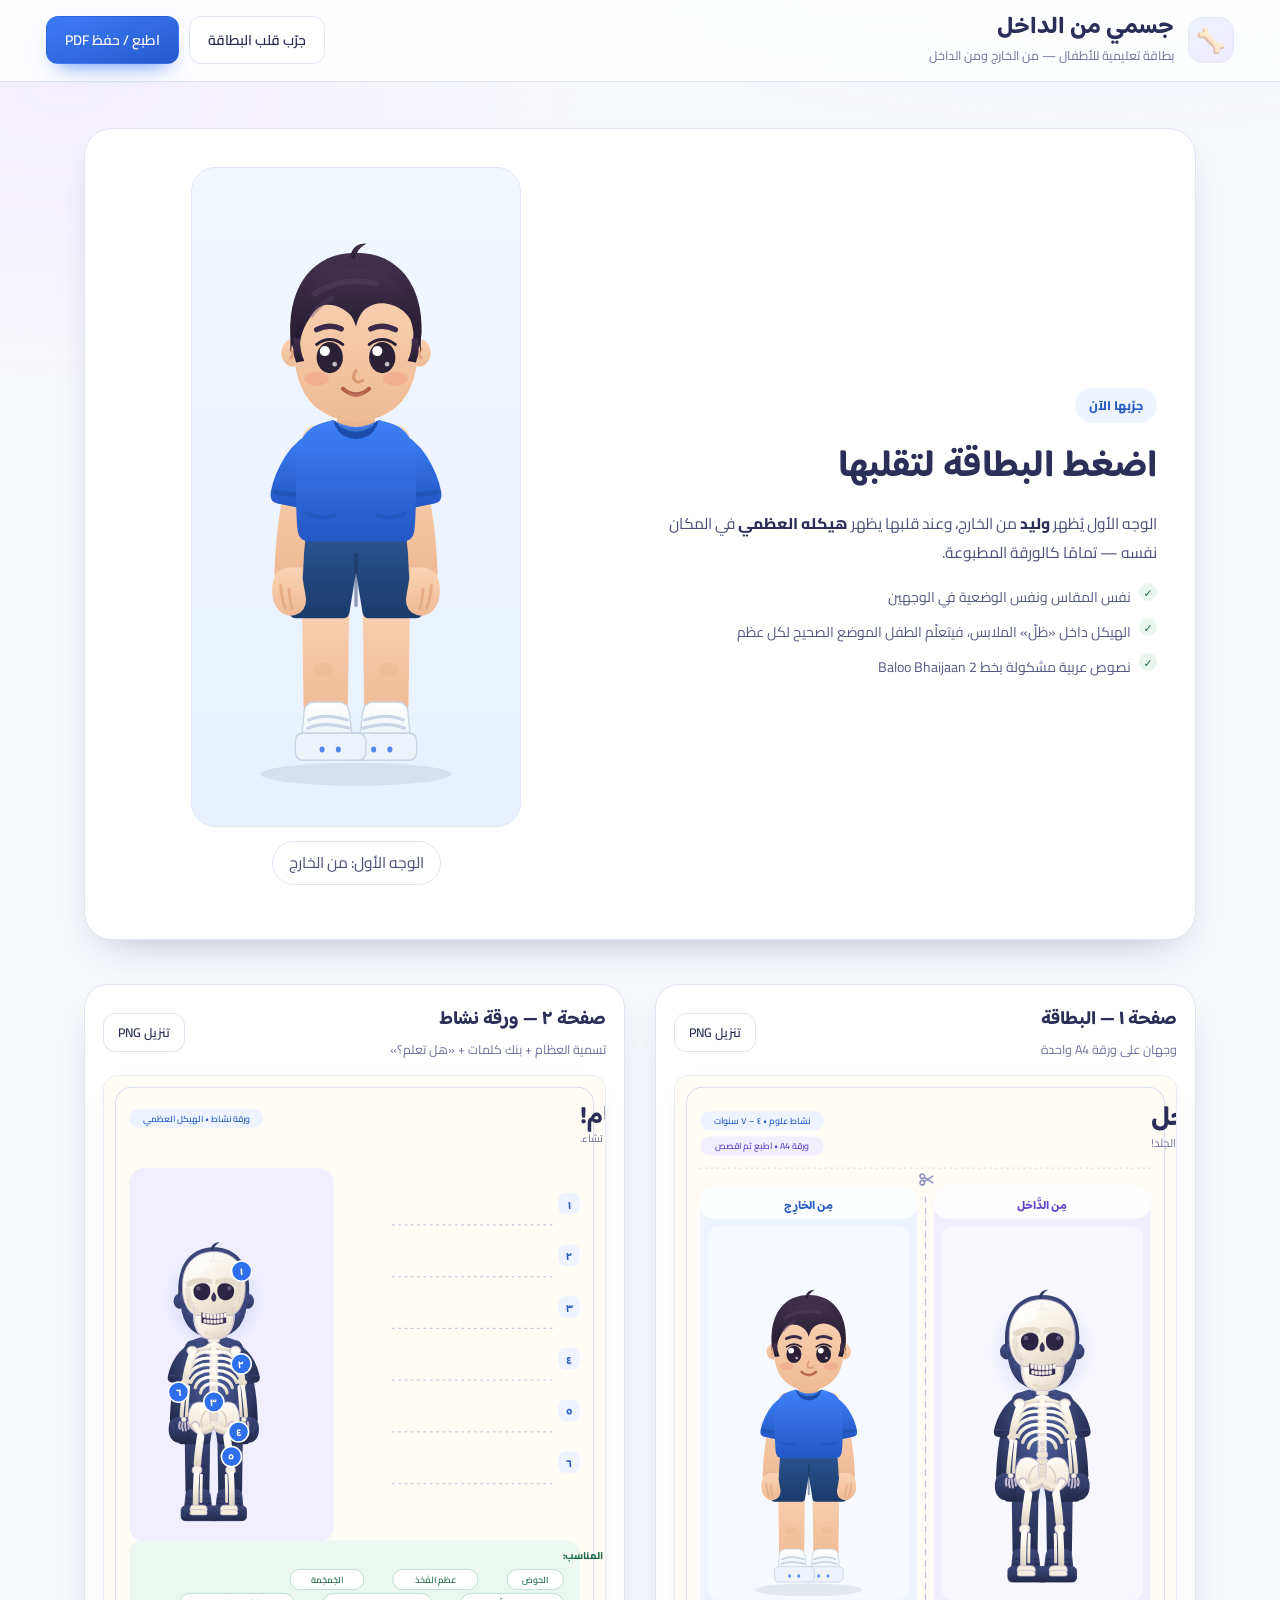
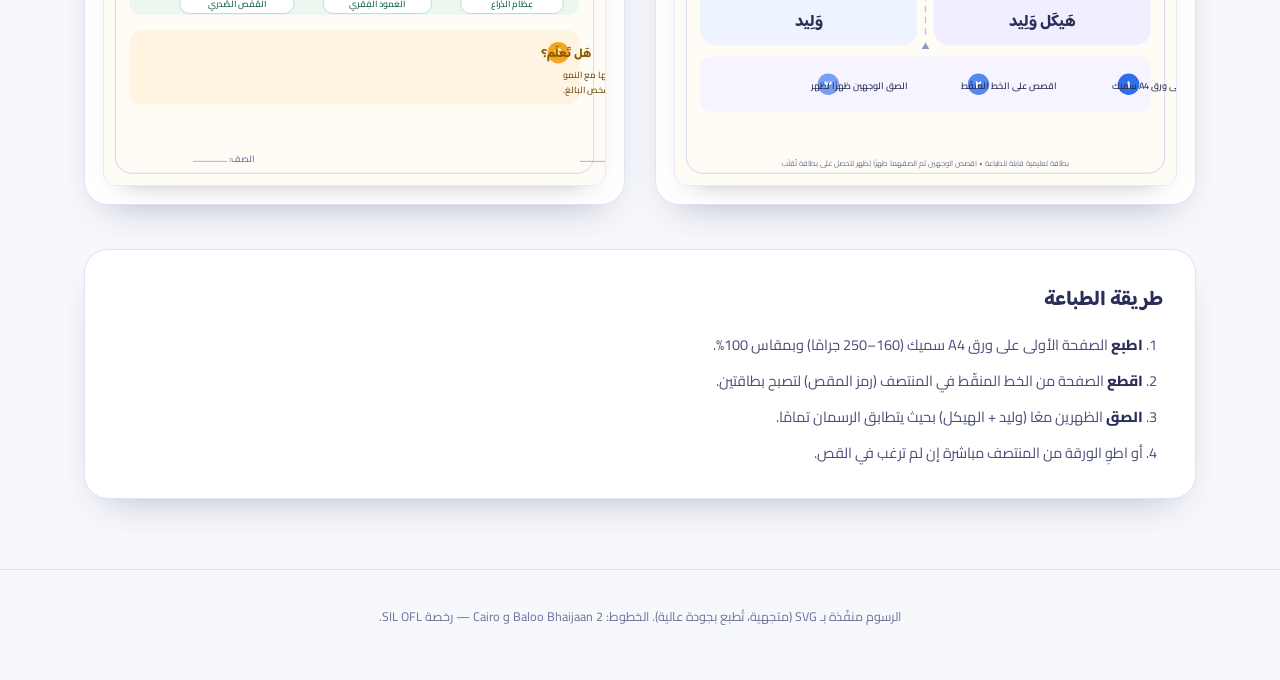
==== printables/body-card/index.html @ d62ba443 "feat(printables): add redesigned 'My Body Inside' flip card + activity sheet - New vector artwork (S" ====
<!doctype html>
<html lang="ar" dir="rtl">
<head>
<meta charset="utf-8">
<meta name="viewport" content="width=device-width, initial-scale=1">
<title>جسمي من الداخل — بطاقة تعليمية قابلة للطباعة</title>
<link rel="stylesheet" href="styles.css">
</head>
<body>

<header class="topbar">
  <div class="brand">
    <span class="logo" aria-hidden="true">🦴</span>
    <div>
      <h1>جسمي من الداخل</h1>
      <p>بطاقة تعليمية للأطفال — من الخارج ومن الداخل</p>
    </div>
  </div>
  <div class="actions">
    <button class="btn ghost" id="btn-flip-demo">جرّب قلب البطاقة</button>
    <button class="btn primary" id="btn-print">اطبع / حفظ PDF</button>
  </div>
</header>

<main>
  <!-- ============ تجربة تفاعلية ============ -->
  <section class="hero">
    <div class="hero-copy">
      <span class="eyebrow">جرّبها الآن</span>
      <h2>اضغط البطاقة لتقلبها</h2>
      <p>
        الوجه الأول يُظهر <b>وليد</b> من الخارج، وعند قلبها يظهر
        <b>هيكله العظمي</b> في المكان نفسه — تمامًا كالورقة المطبوعة.
      </p>
      <ul class="checks">
        <li>نفس المقاس ونفس الوضعية في الوجهين</li>
        <li>الهيكل داخل «ظلّ» الملابس، فيتعلّم الطفل الموضع الصحيح لكل عظم</li>
        <li>نصوص عربية مشكولة بخط Baloo Bhaijaan 2</li>
      </ul>
    </div>

    <div class="flip-wrap">
      <div class="flip" id="flip" role="button" tabindex="0" aria-label="اقلب البطاقة">
        <div class="flip-inner">
          <div class="flip-face front" data-svg="assets/boy.svg"></div>
          <div class="flip-face back" data-svg="assets/skeleton.svg"></div>
        </div>
      </div>
      <p class="hint" id="flip-hint">الوجه الأول: من الخارج</p>
    </div>
  </section>

  <!-- ============ الصفحات للطباعة ============ -->
  <section class="sheets" id="sheets">
    <article class="sheet-card">
      <div class="sheet-head">
        <div>
          <h3>صفحة ١ — البطاقة</h3>
          <p>وجهان على ورقة A4 واحدة</p>
        </div>
        <a class="btn ghost sm" href="assets/card-a4.png" download>تنزيل PNG</a>
      </div>
      <div class="paper" data-svg="card-a4.svg"></div>
    </article>

    <article class="sheet-card">
      <div class="sheet-head">
        <div>
          <h3>صفحة ٢ — ورقة نشاط</h3>
          <p>تسمية العظام + بنك كلمات + «هل تعلم؟»</p>
        </div>
        <a class="btn ghost sm" href="assets/activity-a4.png" download>تنزيل PNG</a>
      </div>
      <div class="paper" data-svg="activity-a4.svg"></div>
    </article>
  </section>

  <section class="howto">
    <h3>طريقة الطباعة</h3>
    <ol>
      <li><b>اطبع</b> الصفحة الأولى على ورق A4 سميك (160–250 جرامًا) وبمقاس 100%.</li>
      <li><b>اقطع</b> الصفحة من الخط المنقّط في المنتصف (رمز المقص) لتصبح بطاقتين.</li>
      <li><b>الصق</b> الظهرين معًا (وليد + الهيكل) بحيث يتطابق الرسمان تمامًا.</li>
      <li>أو اطوِ الورقة من المنتصف مباشرة إن لم ترغب في القص.</li>
    </ol>
  </section>
</main>

<footer>
  <p>الرسوم منفّذة بـ SVG (متجهية، تُطبع بجودة عالية). الخطوط: Baloo Bhaijaan 2 و Cairo — رخصة SIL OFL.</p>
</footer>

<script src="app.js"></script>
</body>
</html>
---- printables/body-card/styles.css ----
/* ============================================================
   جسمي من الداخل — تنسيق الواجهة والطباعة
   ============================================================ */

@font-face {
  font-family: "BalooAR";
  src: url("assets/fonts/baloo-arabic-700.woff2") format("woff2");
  font-weight: 700;
  font-display: swap;
}
@font-face {
  font-family: "BalooAR";
  src: url("assets/fonts/baloo-arabic-500.woff2") format("woff2");
  font-weight: 500;
  font-display: swap;
}
@font-face {
  font-family: "CairoAR";
  src: url("assets/fonts/cairo-arabic-400.woff2") format("woff2");
  font-weight: 400;
  font-display: swap;
}
@font-face {
  font-family: "CairoAR";
  src: url("assets/fonts/cairo-arabic-600.woff2") format("woff2");
  font-weight: 600;
  font-display: swap;
}
@font-face {
  font-family: "CairoAR";
  src: url("assets/fonts/cairo-arabic-800.woff2") format("woff2");
  font-weight: 800;
  font-display: swap;
}

:root {
  --ink: #2b2f57;
  --ink-soft: #6c719a;
  --cream: #fffcf6;
  --line: #dfe4f3;
  --accent: #2f6fed;
  --accent-2: #7a5af8;
  --mint: #1f6b4a;
  --shadow: 0 18px 40px -22px rgba(43, 47, 87, .38);
  font-family: "CairoAR", "Segoe UI", system-ui, sans-serif;
}

* { box-sizing: border-box; }

html, body {
  margin: 0;
  padding: 0;
  background:
    radial-gradient(1100px 520px at 85% -8%, #e9f0ff 0%, transparent 62%),
    radial-gradient(900px 500px at 5% 4%, #f4efff 0%, transparent 58%),
    #f7f8fc;
  color: var(--ink);
}

body { min-height: 100vh; }

/* ---------------- الشريط العلوي ---------------- */
.topbar {
  position: sticky;
  top: 0;
  z-index: 30;
  display: flex;
  align-items: center;
  justify-content: space-between;
  gap: 18px;
  padding: 14px clamp(16px, 4vw, 46px);
  background: rgba(255, 255, 255, .82);
  backdrop-filter: blur(12px);
  border-bottom: 1px solid var(--line);
}

.brand { display: flex; align-items: center; gap: 14px; }
.logo {
  width: 46px; height: 46px;
  display: grid; place-items: center;
  font-size: 24px;
  border-radius: 14px;
  background: linear-gradient(150deg, #eef3ff, #efeaff);
  border: 1px solid #e2e7f7;
}
.brand h1 {
  font-family: "BalooAR", sans-serif;
  font-size: 24px;
  margin: 0;
  line-height: 1.15;
}
.brand p { margin: 2px 0 0; font-size: 12.5px; color: var(--ink-soft); }

.actions { display: flex; gap: 10px; flex-wrap: wrap; }

.btn {
  font: inherit;
  font-weight: 600;
  font-size: 14px;
  border-radius: 12px;
  padding: 10px 18px;
  border: 1px solid transparent;
  cursor: pointer;
  transition: transform .18s ease, box-shadow .18s ease, background .18s ease;
}
.btn:active { transform: translateY(1px) scale(.99); }
.btn.primary {
  background: linear-gradient(160deg, #3d7cf6, #2559cd);
  color: #fff;
  box-shadow: 0 12px 22px -12px rgba(47, 111, 237, .85);
}
.btn.primary:hover { box-shadow: 0 16px 26px -12px rgba(47, 111, 237, .95); }
.btn.ghost {
  background: #fff;
  border-color: var(--line);
  color: var(--ink);
  text-decoration: none;
  display: inline-flex;
  align-items: center;
}
.btn.ghost:hover { background: #f5f7ff; }
.btn.sm { padding: 7px 14px; font-size: 12.5px; }

/* ---------------- الواجهة ---------------- */
main {
  max-width: 1180px;
  margin: 0 auto;
  padding: clamp(22px, 4vw, 46px) clamp(16px, 4vw, 34px) 70px;
}

.hero {
  display: grid;
  grid-template-columns: 1.05fr .95fr;
  gap: clamp(22px, 4vw, 54px);
  align-items: center;
  padding: clamp(22px, 3vw, 38px);
  background: #fff;
  border: 1px solid var(--line);
  border-radius: 28px;
  box-shadow: var(--shadow);
}

.eyebrow {
  display: inline-block;
  font-size: 12.5px;
  font-weight: 700;
  color: #2a5cc4;
  background: #edf4ff;
  padding: 6px 14px;
  border-radius: 999px;
  margin-bottom: 12px;
}

.hero h2 {
  font-family: "BalooAR", sans-serif;
  font-size: clamp(26px, 3.4vw, 38px);
  margin: 0 0 10px;
}
.hero p {
  margin: 0 0 16px;
  color: #4a4f78;
  font-size: 15.5px;
  line-height: 1.85;
}
.hero b { color: var(--ink); }

.checks {
  margin: 0;
  padding: 0;
  list-style: none;
  display: grid;
  gap: 9px;
}
.checks li {
  position: relative;
  padding-inline-start: 26px;
  font-size: 14px;
  color: #555a83;
}
.checks li::before {
  content: "✓";
  position: absolute;
  inset-inline-start: 0;
  top: -1px;
  width: 18px; height: 18px;
  display: grid; place-items: center;
  border-radius: 50%;
  background: #e8f6ee;
  color: var(--mint);
  font-size: 11px;
  font-weight: 700;
}

/* ---------------- بطاقة القلب ---------------- */
.flip-wrap { display: grid; justify-items: center; gap: 14px; }

.flip {
  width: min(100%, 330px);
  aspect-ratio: 400 / 800;
  perspective: 1600px;
  cursor: pointer;
  outline: none;
}
.flip-inner {
  position: relative;
  width: 100%; height: 100%;
  transform-style: preserve-3d;
  transition: transform .9s cubic-bezier(.2, .8, .25, 1);
  border-radius: 24px;
}
.flip.flipped .flip-inner { transform: rotateY(180deg); }

.flip-face {
  position: absolute;
  inset: 0;
  border-radius: 24px;
  overflow: hidden;
  backface-visibility: hidden;
  background: linear-gradient(180deg, #f2f7ff 0%, #e8f0ff 100%);
  border: 1px solid #dfe6f8;
  display: grid;
  place-items: center;
}
.flip-face.back {
  transform: rotateY(180deg);
  background: linear-gradient(180deg, #f4f1ff 0%, #ebe6ff 100%);
  border-color: #e3dcfb;
}
.flip-face svg { width: 100%; height: 100%; display: block; }

.hint {
  font-size: 13px;
  color: var(--ink-soft);
  background: #fff;
  border: 1px solid var(--line);
  border-radius: 999px;
  padding: 7px 16px;
  margin: 0;
  transition: color .3s;
}

/* ---------------- الصفحات ---------------- */
.sheets {
  display: grid;
  grid-template-columns: repeat(auto-fit, minmax(330px, 1fr));
  gap: clamp(18px, 3vw, 30px);
  margin-top: clamp(26px, 4vw, 44px);
}

.sheet-card {
  background: #fff;
  border: 1px solid var(--line);
  border-radius: 24px;
  padding: 18px;
  box-shadow: var(--shadow);
}

.sheet-head {
  display: flex;
  align-items: center;
  justify-content: space-between;
  gap: 12px;
  margin-bottom: 14px;
}
.sheet-head h3 {
  font-family: "BalooAR", sans-serif;
  font-size: 19px;
  margin: 0;
}
.sheet-head p { margin: 2px 0 0; font-size: 12.5px; color: var(--ink-soft); }

.paper {
  border-radius: 14px;
  overflow: hidden;
  border: 1px solid #e7eaf6;
  background: #fff;
  box-shadow: 0 12px 26px -20px rgba(43, 47, 87, .55);
}
.paper svg { width: 100%; height: auto; display: block; }

/* ---------------- الشرح ---------------- */
.howto {
  margin-top: clamp(26px, 4vw, 44px);
  padding: clamp(20px, 3vw, 32px);
  background: #fff;
  border: 1px solid var(--line);
  border-radius: 24px;
  box-shadow: var(--shadow);
}
.howto h3 {
  font-family: "BalooAR", sans-serif;
  font-size: 21px;
  margin: 0 0 14px;
}
.howto ol {
  margin: 0;
  padding-inline-start: 20px;
  display: grid;
  gap: 10px;
  color: #4a4f78;
  font-size: 14.5px;
  line-height: 1.8;
}
.howto b { color: var(--ink); }

footer {
  border-top: 1px solid var(--line);
  padding: 22px clamp(16px, 4vw, 46px) 40px;
  text-align: center;
  color: var(--ink-soft);
  font-size: 12.5px;
}

/* ---------------- الجوال ---------------- */
@media (max-width: 860px) {
  .hero { grid-template-columns: 1fr; }
  .flip-wrap { order: -1; }
  .topbar { flex-wrap: wrap; }
  .brand h1 { font-size: 20px; }
}

/* ---------------- الطباعة ---------------- */
@media print {
  @page { size: A4; margin: 0; }

  body { background: #fff; }
  .topbar, .hero, .howto, footer, .sheet-head { display: none !important; }

  main { max-width: none; padding: 0; margin: 0; }
  .sheets { display: block; margin: 0; }
  .sheet-card {
    border: 0;
    box-shadow: none;
    padding: 0;
    border-radius: 0;
    page-break-after: always;
  }
  .sheet-card:last-child { page-break-after: auto; }

  .paper {
    border: 0;
    border-radius: 0;
    box-shadow: none;
    width: 210mm;
    height: 297mm;
  }
  .paper svg { width: 210mm; height: 297mm; }
  * { -webkit-print-color-adjust: exact; print-color-adjust: exact; }
}
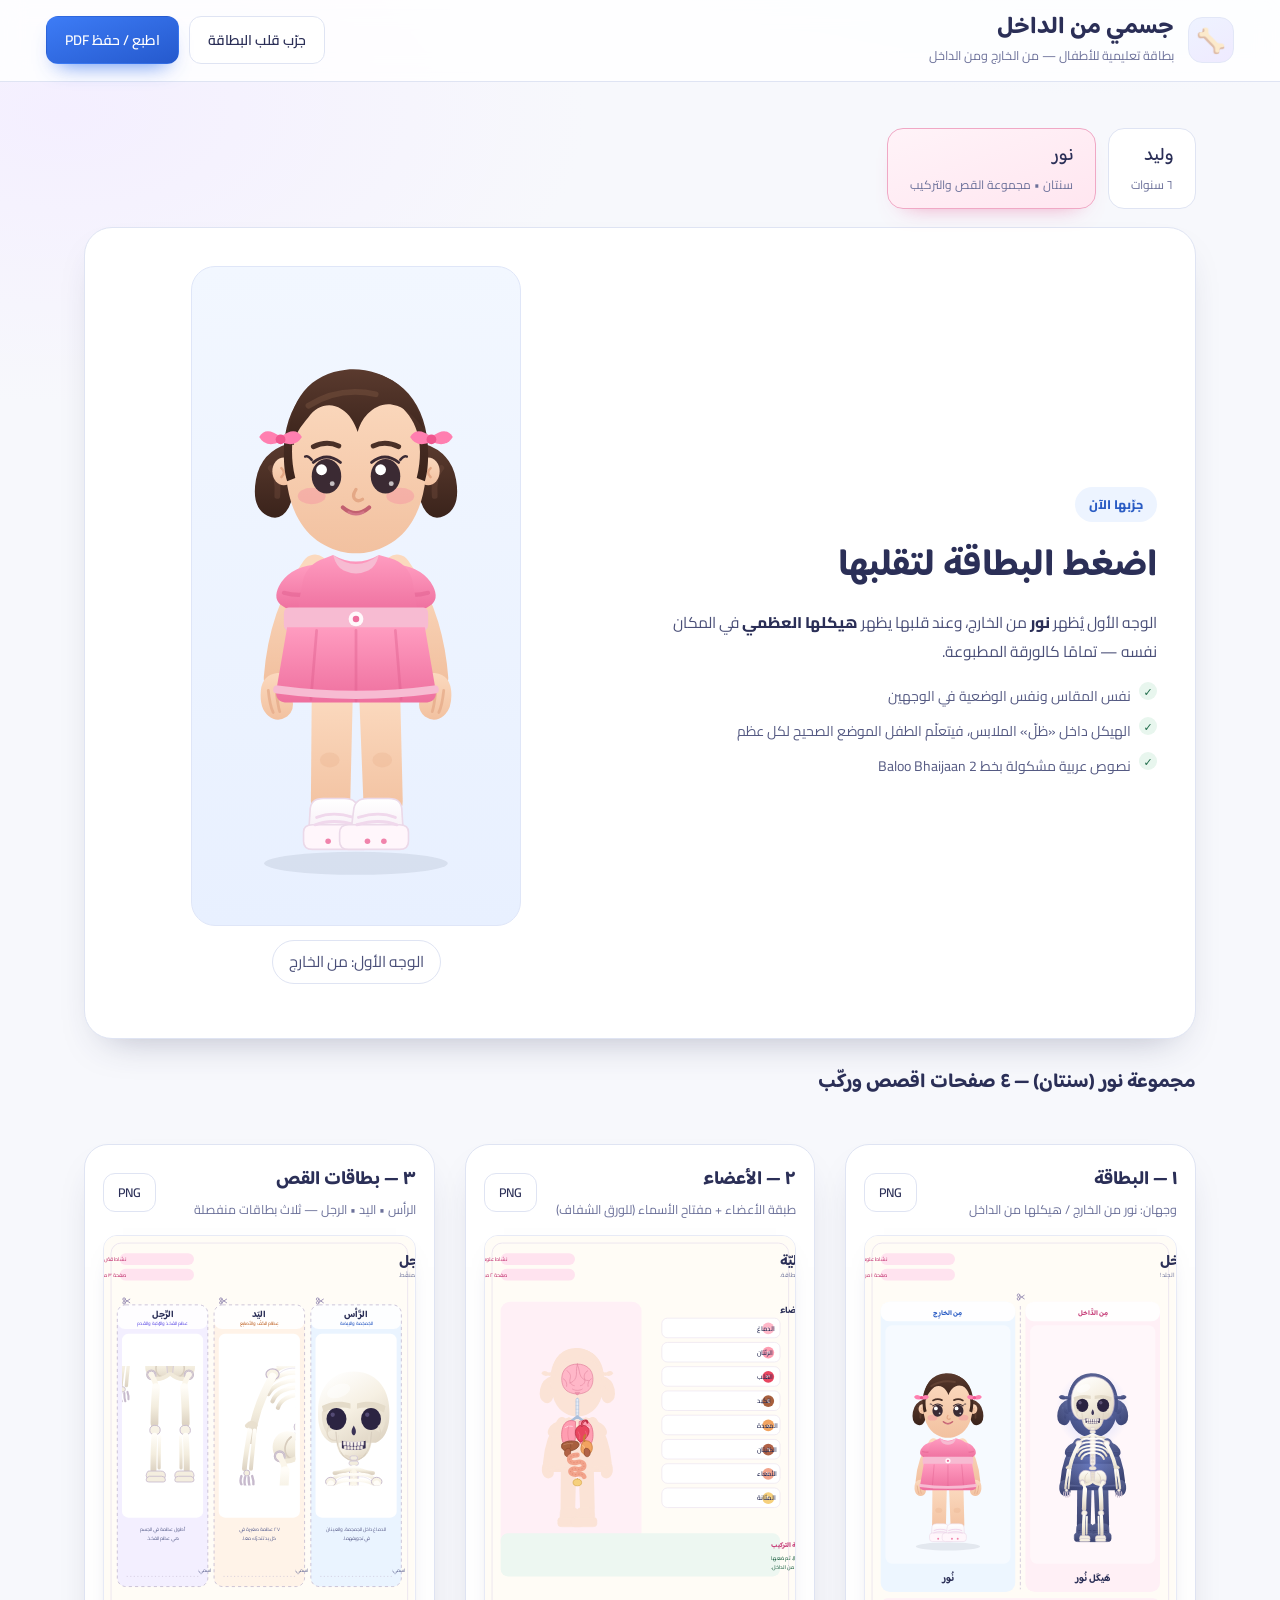
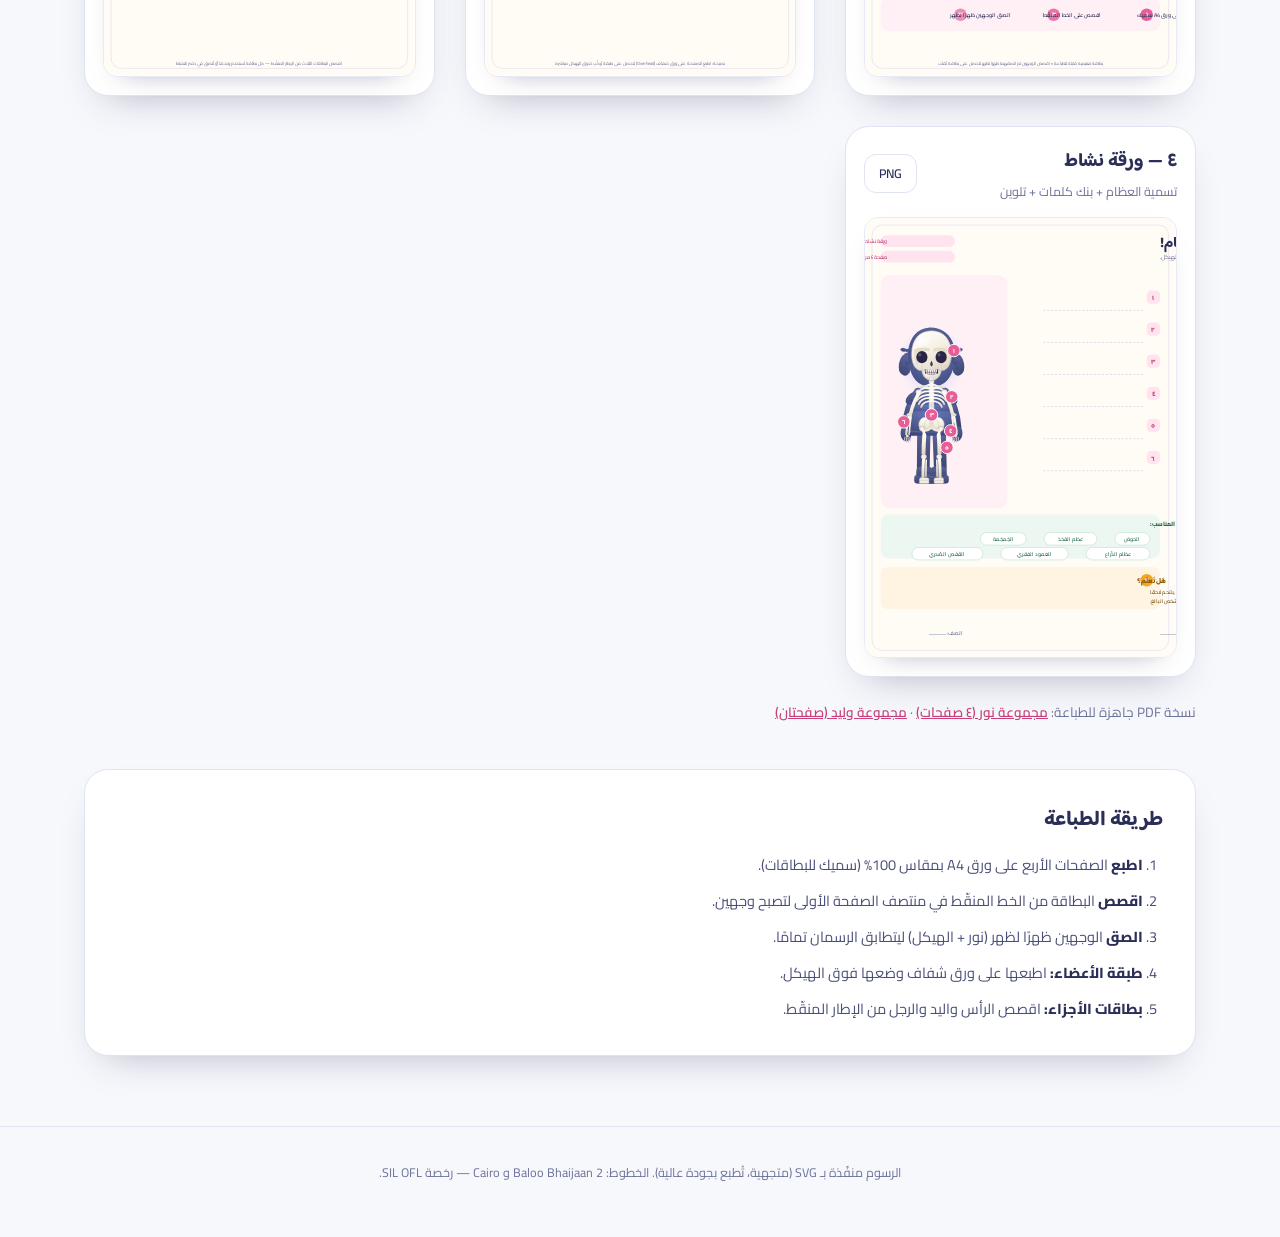
==== commit 97362b40: "feat(printables): add toddler girl set (Nour) with organs + cut-out part cards - New toddler-proport" ====
--- a/printables/body-card/index.html
+++ b/printables/body-card/index.html
@@ -23,14 +23,26 @@
 </header>
 
 <main>
+  <!-- ============ اختيار المجموعة ============ -->
+  <nav class="tabs" aria-label="اختيار المجموعة">
+    <button class="tab" data-set="boy" aria-pressed="false">
+      <span class="tab-title">وليد</span>
+      <span class="tab-sub">٦ سنوات</span>
+    </button>
+    <button class="tab is-active" data-set="girl" aria-pressed="true">
+      <span class="tab-title">نور</span>
+      <span class="tab-sub">سنتان • مجموعة القص والتركيب</span>
+    </button>
+  </nav>
+
   <!-- ============ تجربة تفاعلية ============ -->
   <section class="hero">
     <div class="hero-copy">
       <span class="eyebrow">جرّبها الآن</span>
       <h2>اضغط البطاقة لتقلبها</h2>
       <p>
-        الوجه الأول يُظهر <b>وليد</b> من الخارج، وعند قلبها يظهر
-        <b>هيكله العظمي</b> في المكان نفسه — تمامًا كالورقة المطبوعة.
+        الوجه الأول يُظهر <b>نور</b> من الخارج، وعند قلبها يظهر
+        <b>هيكلها العظمي</b> في المكان نفسه — تمامًا كالورقة المطبوعة.
       </p>
       <ul class="checks">
         <li>نفس المقاس ونفس الوضعية في الوجهين</li>
@@ -42,8 +54,8 @@
     <div class="flip-wrap">
       <div class="flip" id="flip" role="button" tabindex="0" aria-label="اقلب البطاقة">
         <div class="flip-inner">
-          <div class="flip-face front" data-svg="assets/boy.svg"></div>
-          <div class="flip-face back" data-svg="assets/skeleton.svg"></div>
+          <div class="flip-face front" data-svg="assets/girl.svg"></div>
+          <div class="flip-face back" data-svg="assets/girl-skeleton.svg"></div>
         </div>
       </div>
       <p class="hint" id="flip-hint">الوجه الأول: من الخارج</p>
@@ -51,37 +63,96 @@
   </section>
 
   <!-- ============ الصفحات للطباعة ============ -->
-  <section class="sheets" id="sheets">
-    <article class="sheet-card">
-      <div class="sheet-head">
-        <div>
-          <h3>صفحة ١ — البطاقة</h3>
-          <p>وجهان على ورقة A4 واحدة</p>
+  <section class="group" data-set="girl">
+    <h3 class="group-title">مجموعة نور (سنتان) — ٤ صفحات اقصص وركّب</h3>
+    <div class="sheets" id="sheets-girl">
+      <article class="sheet-card">
+        <div class="sheet-head">
+          <div>
+            <h3>١ — البطاقة</h3>
+            <p>وجهان: نور من الخارج / هيكلها من الداخل</p>
+          </div>
+          <a class="btn ghost sm" href="assets/girl-card-a4.png" download>PNG</a>
         </div>
-        <a class="btn ghost sm" href="assets/card-a4.png" download>تنزيل PNG</a>
-      </div>
-      <div class="paper" data-svg="card-a4.svg"></div>
-    </article>
+        <div class="paper" data-svg="girl-card-a4.svg"></div>
+      </article>
 
-    <article class="sheet-card">
-      <div class="sheet-head">
-        <div>
-          <h3>صفحة ٢ — ورقة نشاط</h3>
-          <p>تسمية العظام + بنك كلمات + «هل تعلم؟»</p>
+      <article class="sheet-card">
+        <div class="sheet-head">
+          <div>
+            <h3>٢ — الأعضاء</h3>
+            <p>طبقة الأعضاء + مفتاح الأسماء (للورق الشفاف)</p>
+          </div>
+          <a class="btn ghost sm" href="assets/girl-organs-a4.png" download>PNG</a>
         </div>
-        <a class="btn ghost sm" href="assets/activity-a4.png" download>تنزيل PNG</a>
-      </div>
-      <div class="paper" data-svg="activity-a4.svg"></div>
-    </article>
+        <div class="paper" data-svg="girl-organs-a4.svg"></div>
+      </article>
+
+      <article class="sheet-card">
+        <div class="sheet-head">
+          <div>
+            <h3>٣ — بطاقات القص</h3>
+            <p>الرأس • اليد • الرجل — ثلاث بطاقات منفصلة</p>
+          </div>
+          <a class="btn ghost sm" href="assets/girl-parts-a4.png" download>PNG</a>
+        </div>
+        <div class="paper" data-svg="girl-parts-a4.svg"></div>
+      </article>
+
+      <article class="sheet-card">
+        <div class="sheet-head">
+          <div>
+            <h3>٤ — ورقة نشاط</h3>
+            <p>تسمية العظام + بنك كلمات + تلوين</p>
+          </div>
+          <a class="btn ghost sm" href="assets/girl-activity-a4.png" download>PNG</a>
+        </div>
+        <div class="paper" data-svg="girl-activity-a4.svg"></div>
+      </article>
+    </div>
   </section>
+
+  <section class="group" data-set="boy" hidden>
+    <h3 class="group-title">مجموعة وليد (٦ سنوات) — صفحتان</h3>
+    <div class="sheets" id="sheets-boy">
+      <article class="sheet-card">
+        <div class="sheet-head">
+          <div>
+            <h3>صفحة ١ — البطاقة</h3>
+            <p>وجهان على ورقة A4 واحدة</p>
+          </div>
+          <a class="btn ghost sm" href="assets/card-a4.png" download>PNG</a>
+        </div>
+        <div class="paper" data-svg="card-a4.svg"></div>
+      </article>
+
+      <article class="sheet-card">
+        <div class="sheet-head">
+          <div>
+            <h3>صفحة ٢ — ورقة نشاط</h3>
+            <p>تسمية العظام + بنك كلمات + «هل تعلم؟»</p>
+          </div>
+          <a class="btn ghost sm" href="assets/activity-a4.png" download>PNG</a>
+        </div>
+        <div class="paper" data-svg="activity-a4.svg"></div>
+      </article>
+    </div>
+  </section>
+
+  <p class="pdf-note">
+    نسخة PDF جاهزة للطباعة:
+    <a href="girl-set-print.pdf" download>مجموعة نور (٤ صفحات)</a> ·
+    <a href="body-card-print.pdf" download>مجموعة وليد (صفحتان)</a>
+  </p>
 
   <section class="howto">
     <h3>طريقة الطباعة</h3>
     <ol>
-      <li><b>اطبع</b> الصفحة الأولى على ورق A4 سميك (160–250 جرامًا) وبمقاس 100%.</li>
-      <li><b>اقطع</b> الصفحة من الخط المنقّط في المنتصف (رمز المقص) لتصبح بطاقتين.</li>
-      <li><b>الصق</b> الظهرين معًا (وليد + الهيكل) بحيث يتطابق الرسمان تمامًا.</li>
-      <li>أو اطوِ الورقة من المنتصف مباشرة إن لم ترغب في القص.</li>
+      <li><b>اطبع</b> الصفحات الأربع على ورق A4 بمقاس 100% (سميك للبطاقات).</li>
+      <li><b>اقصص</b> البطاقة من الخط المنقّط في منتصف الصفحة الأولى لتصبح وجهين.</li>
+      <li><b>الصق</b> الوجهين ظهرًا لظهر (نور + الهيكل) ليتطابق الرسمان تمامًا.</li>
+      <li><b>طبقة الأعضاء:</b> اطبعها على ورق شفاف وضعها فوق الهيكل.</li>
+      <li><b>بطاقات الأجزاء:</b> اقصص الرأس واليد والرجل من الإطار المنقّط.</li>
     </ol>
   </section>
 </main>
--- a/printables/body-card/styles.css
+++ b/printables/body-card/styles.css
@@ -347,3 +347,55 @@
   .paper svg { width: 210mm; height: 297mm; }
   * { -webkit-print-color-adjust: exact; print-color-adjust: exact; }
 }
+
+
+/* ---------------- تبويبات المجموعات ---------------- */
+.tabs {
+  display: flex;
+  gap: 12px;
+  flex-wrap: wrap;
+  margin-bottom: 18px;
+}
+.tab {
+  font: inherit;
+  display: grid;
+  gap: 2px;
+  text-align: right;
+  padding: 12px 22px;
+  border-radius: 16px;
+  border: 1.5px solid var(--line);
+  background: #fff;
+  cursor: pointer;
+  transition: border-color .2s, background .2s, box-shadow .2s;
+}
+.tab:hover { border-color: #e7b9cd; }
+.tab.is-active {
+  background: linear-gradient(160deg, #fff3f8, #ffe6f0);
+  border-color: #f0a8c5;
+  box-shadow: 0 12px 24px -18px rgba(232, 93, 150, .8);
+}
+.tab-title {
+  font-family: "BalooAR", sans-serif;
+  font-size: 18px;
+  color: var(--ink);
+}
+.tab-sub { font-size: 12px; color: var(--ink-soft); }
+
+.group-title {
+  font-family: "BalooAR", sans-serif;
+  font-size: 20px;
+  margin: 26px 0 0;
+  color: var(--ink);
+}
+
+.pdf-note {
+  margin: 22px 0 0;
+  font-size: 13.5px;
+  color: var(--ink-soft);
+}
+.pdf-note a { color: #c7407a; font-weight: 600; }
+
+@media print {
+  .tabs, .pdf-note { display: none !important; }
+  .group[hidden] { display: none !important; }
+}
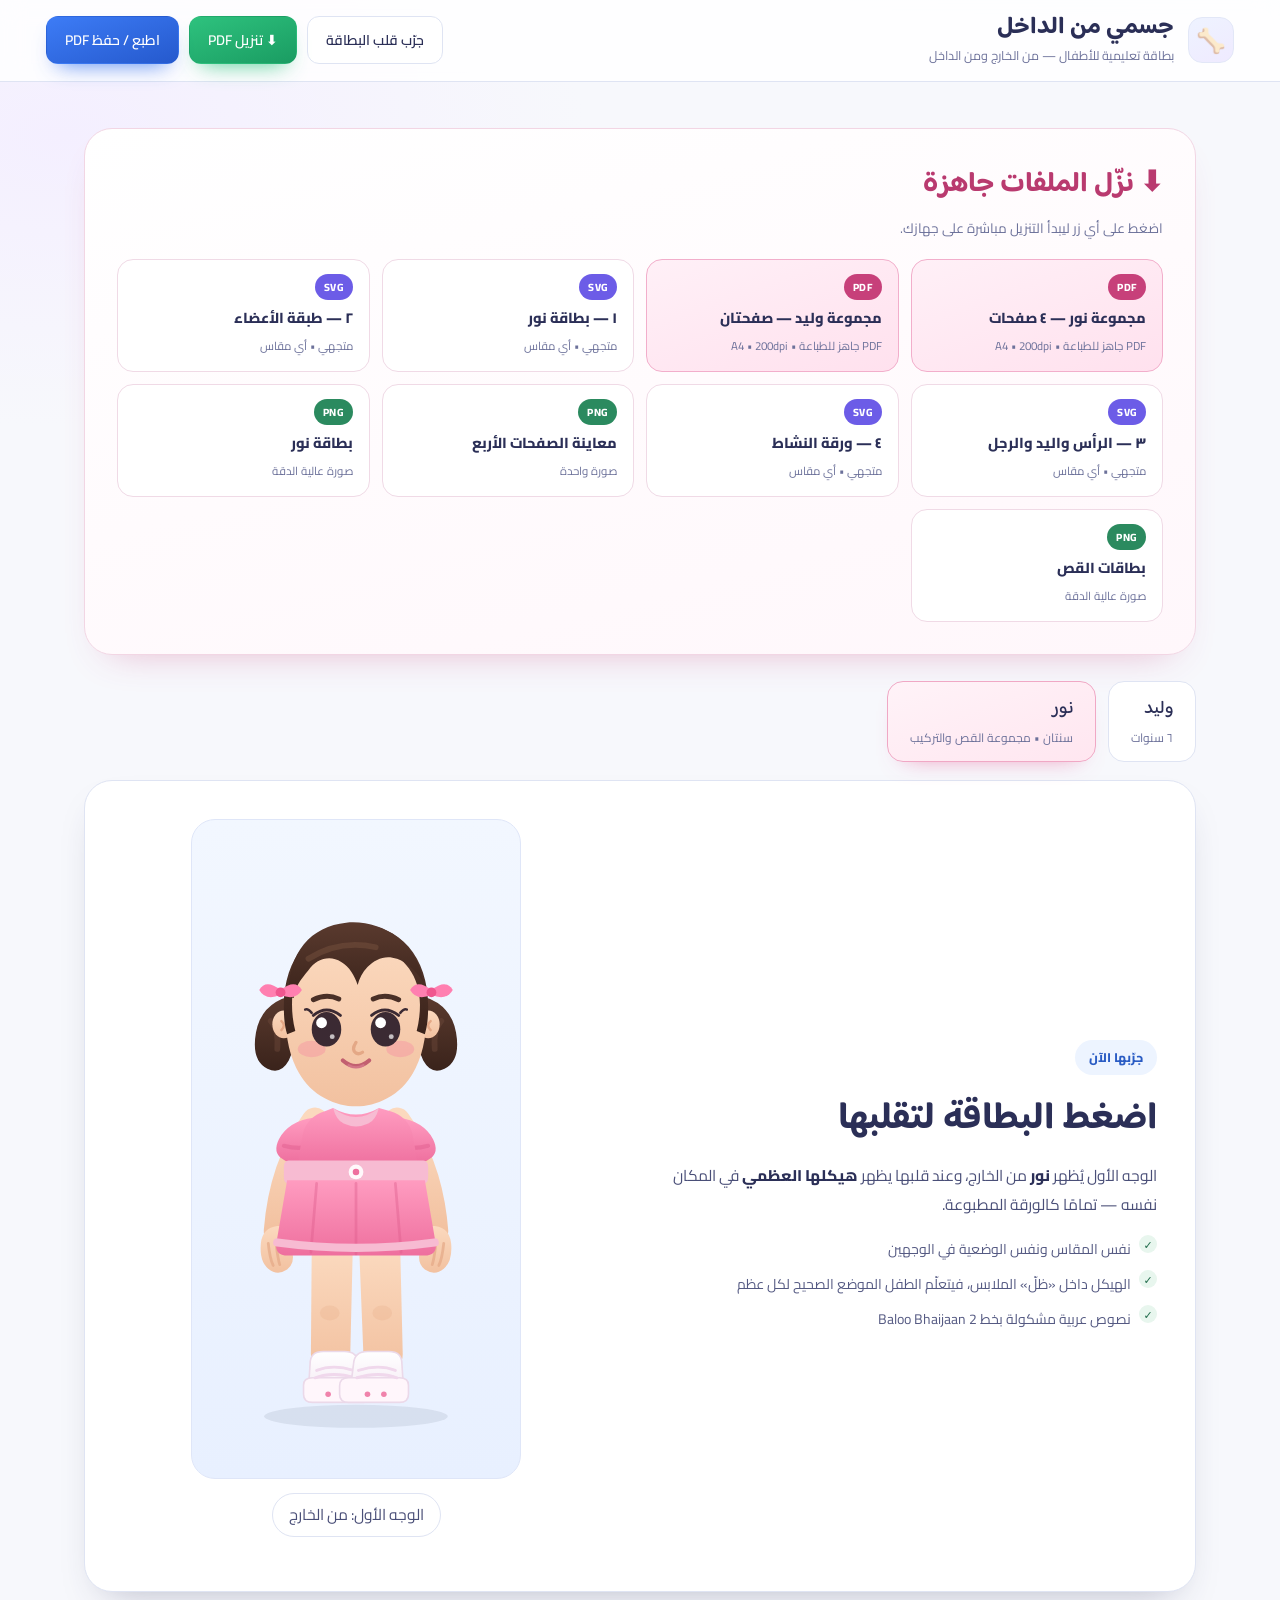
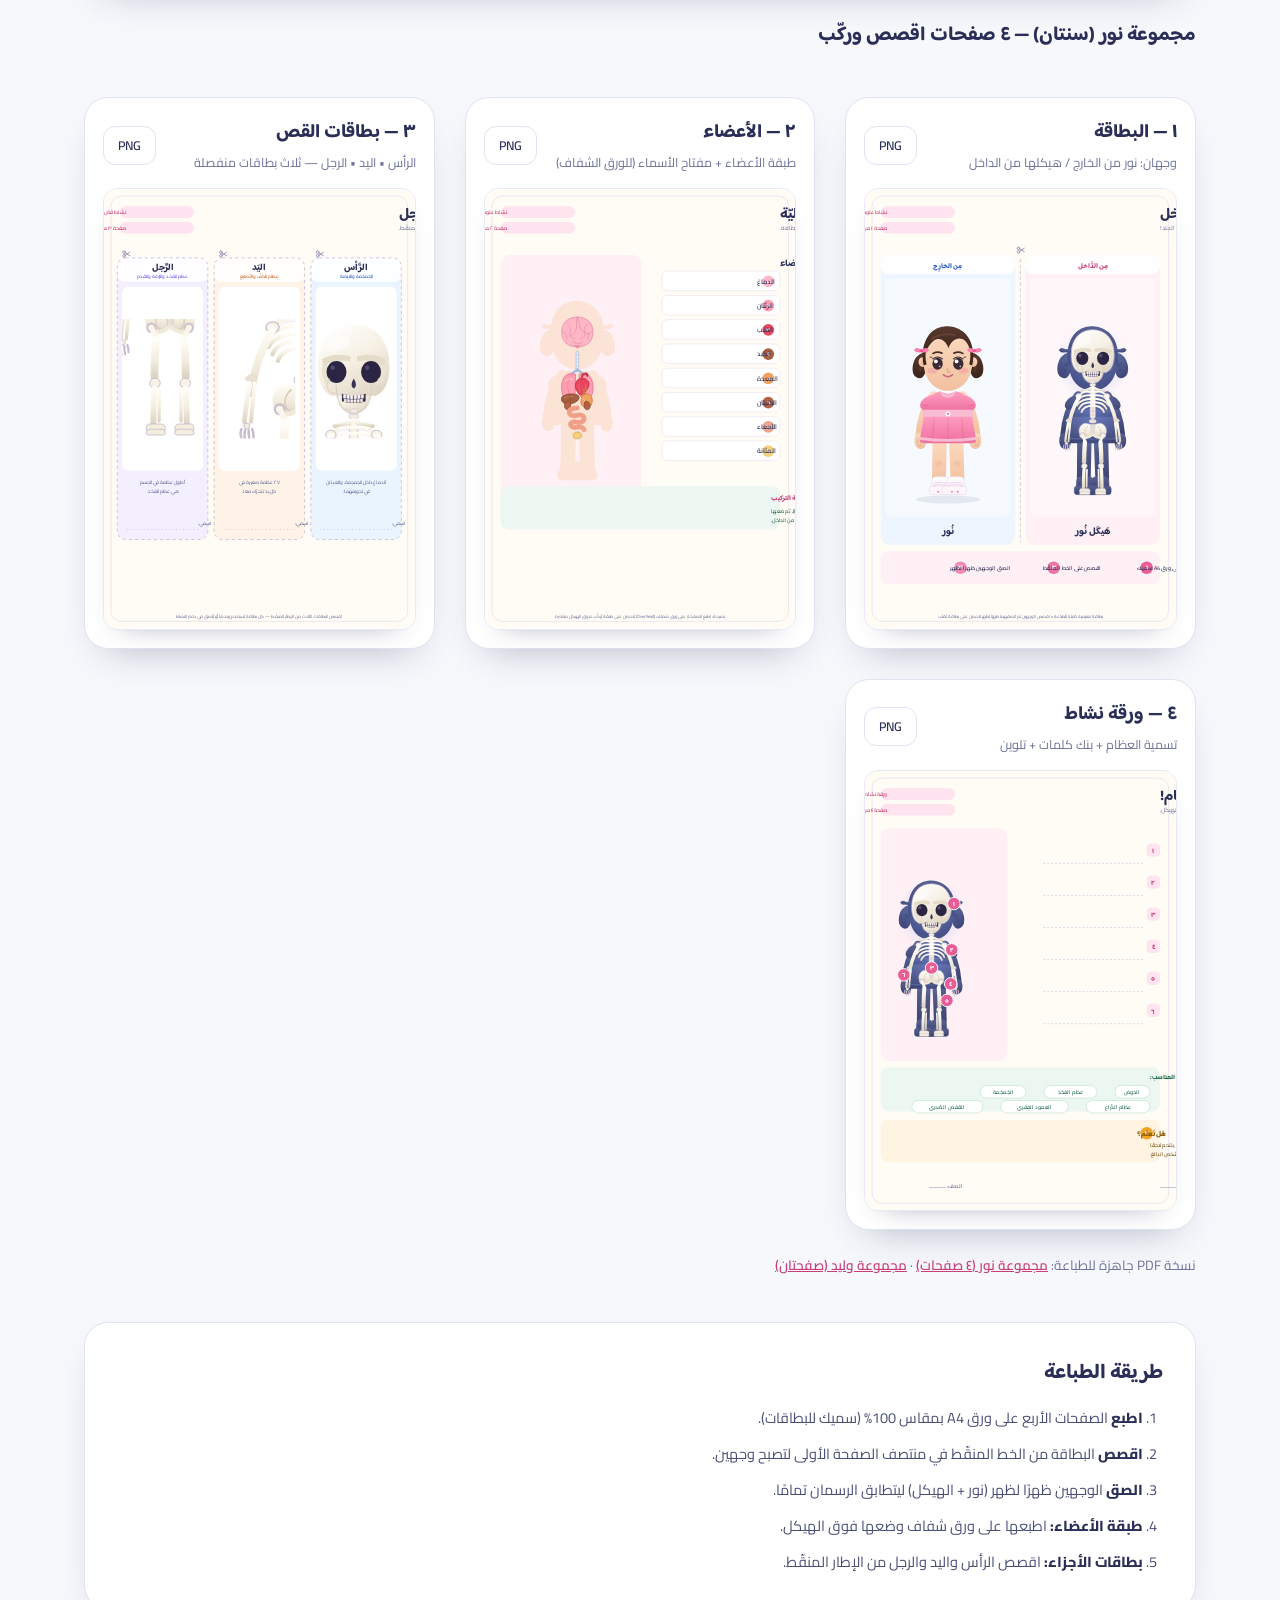
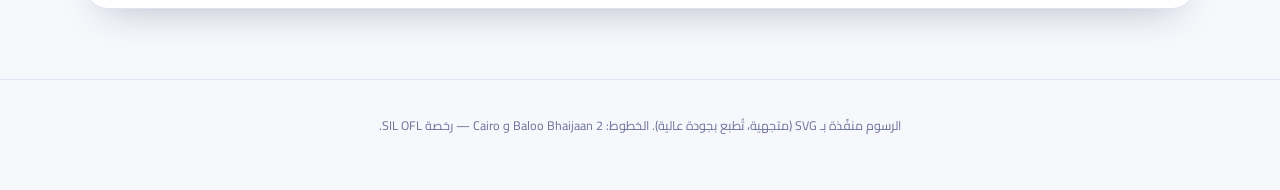
==== commit 70225611: "feat(printables): add prominent download panel + topbar download button Makes the print-ready PDFs, " ====
--- a/printables/body-card/index.html
+++ b/printables/body-card/index.html
@@ -18,11 +18,64 @@
   </div>
   <div class="actions">
     <button class="btn ghost" id="btn-flip-demo">جرّب قلب البطاقة</button>
+    <a class="btn download" href="girl-set-print.pdf" download="مجموعة-نور-للطباعة.pdf">⬇ تنزيل PDF</a>
     <button class="btn primary" id="btn-print">اطبع / حفظ PDF</button>
   </div>
 </header>
 
 <main>
+<section class="downloads" id="downloads">
+  <h2>⬇ نزّل الملفات جاهزة</h2>
+  <p class="downloads-sub">اضغط على أي زر ليبدأ التنزيل مباشرة على جهازك.</p>
+  <div class="dl-grid">
+    <a class="dl-card primary" href="girl-set-print.pdf" download="مجموعة-نور-للطباعة.pdf">
+      <span class="dl-icon">PDF</span>
+      <span class="dl-title">مجموعة نور — ٤ صفحات</span>
+      <span class="dl-meta">PDF جاهز للطباعة • A4 • 200dpi</span>
+    </a>
+    <a class="dl-card primary" href="body-card-print.pdf" download="مجموعة-وليد-للطباعة.pdf">
+      <span class="dl-icon">PDF</span>
+      <span class="dl-title">مجموعة وليد — صفحتان</span>
+      <span class="dl-meta">PDF جاهز للطباعة • A4 • 200dpi</span>
+    </a>
+    <a class="dl-card" href="girl-card-a4.svg" download="نور-البطاقة.svg">
+      <span class="dl-icon svg">SVG</span>
+      <span class="dl-title">١ — بطاقة نور</span>
+      <span class="dl-meta">متجهي • أي مقاس</span>
+    </a>
+    <a class="dl-card" href="girl-organs-a4.svg" download="نور-الأعضاء.svg">
+      <span class="dl-icon svg">SVG</span>
+      <span class="dl-title">٢ — طبقة الأعضاء</span>
+      <span class="dl-meta">متجهي • أي مقاس</span>
+    </a>
+    <a class="dl-card" href="girl-parts-a4.svg" download="نور-بطاقات-القص.svg">
+      <span class="dl-icon svg">SVG</span>
+      <span class="dl-title">٣ — الرأس واليد والرجل</span>
+      <span class="dl-meta">متجهي • أي مقاس</span>
+    </a>
+    <a class="dl-card" href="girl-activity-a4.svg" download="نور-ورقة-نشاط.svg">
+      <span class="dl-icon svg">SVG</span>
+      <span class="dl-title">٤ — ورقة النشاط</span>
+      <span class="dl-meta">متجهي • أي مقاس</span>
+    </a>
+    <a class="dl-card" href="assets/girl-set-preview.png" download="نور-معاينة-الصفحات.png">
+      <span class="dl-icon png">PNG</span>
+      <span class="dl-title">معاينة الصفحات الأربع</span>
+      <span class="dl-meta">صورة واحدة</span>
+    </a>
+    <a class="dl-card" href="assets/girl-card-a4.png" download="نور-البطاقة.png">
+      <span class="dl-icon png">PNG</span>
+      <span class="dl-title">بطاقة نور</span>
+      <span class="dl-meta">صورة عالية الدقة</span>
+    </a>
+    <a class="dl-card" href="assets/girl-parts-a4.png" download="نور-بطاقات-القص.png">
+      <span class="dl-icon png">PNG</span>
+      <span class="dl-title">بطاقات القص</span>
+      <span class="dl-meta">صورة عالية الدقة</span>
+    </a>
+  </div>
+</section>
+
   <!-- ============ اختيار المجموعة ============ -->
   <nav class="tabs" aria-label="اختيار المجموعة">
     <button class="tab" data-set="boy" aria-pressed="false">
--- a/printables/body-card/styles.css
+++ b/printables/body-card/styles.css
@@ -399,3 +399,72 @@
   .tabs, .pdf-note { display: none !important; }
   .group[hidden] { display: none !important; }
 }
+
+
+/* ---------------- لوحة التنزيل ---------------- */
+.btn.download {
+  background: linear-gradient(160deg, #2ec27e, #1a9c62);
+  color: #fff;
+  text-decoration: none;
+  display: inline-flex;
+  align-items: center;
+  box-shadow: 0 12px 22px -12px rgba(46, 194, 126, .85);
+}
+
+.downloads {
+  background: linear-gradient(165deg, #ffffff, #fff7fb);
+  border: 1px solid #f2d6e4;
+  border-radius: 28px;
+  padding: clamp(20px, 3vw, 32px);
+  margin-bottom: 26px;
+  box-shadow: 0 18px 40px -26px rgba(199, 64, 122, .45);
+}
+.downloads h2 {
+  font-family: "BalooAR", sans-serif;
+  font-size: clamp(22px, 3vw, 28px);
+  margin: 0 0 6px;
+  color: #b93a6f;
+}
+.downloads-sub { margin: 0 0 18px; font-size: 13.5px; color: var(--ink-soft); }
+
+.dl-grid {
+  display: grid;
+  grid-template-columns: repeat(auto-fit, minmax(210px, 1fr));
+  gap: 12px;
+}
+.dl-card {
+  display: grid;
+  gap: 4px;
+  padding: 14px 16px;
+  border-radius: 16px;
+  background: #fff;
+  border: 1.5px solid #f0dae6;
+  text-decoration: none;
+  color: var(--ink);
+  transition: transform .16s ease, box-shadow .16s ease, border-color .16s;
+}
+.dl-card:hover {
+  transform: translateY(-2px);
+  border-color: #ec9dbf;
+  box-shadow: 0 14px 26px -18px rgba(199, 64, 122, .7);
+}
+.dl-card.primary {
+  background: linear-gradient(160deg, #fff0f7, #ffe1ee);
+  border-color: #f2aecb;
+}
+.dl-icon {
+  justify-self: start;
+  font-size: 10.5px;
+  font-weight: 800;
+  letter-spacing: .06em;
+  padding: 3px 9px;
+  border-radius: 999px;
+  background: #c7407a;
+  color: #fff;
+}
+.dl-icon.svg { background: #6c5ce7; }
+.dl-icon.png { background: #2b8a5f; }
+.dl-title { font-weight: 700; font-size: 14.5px; }
+.dl-meta { font-size: 11.5px; color: var(--ink-soft); }
+
+@media print { .downloads { display: none !important; } }
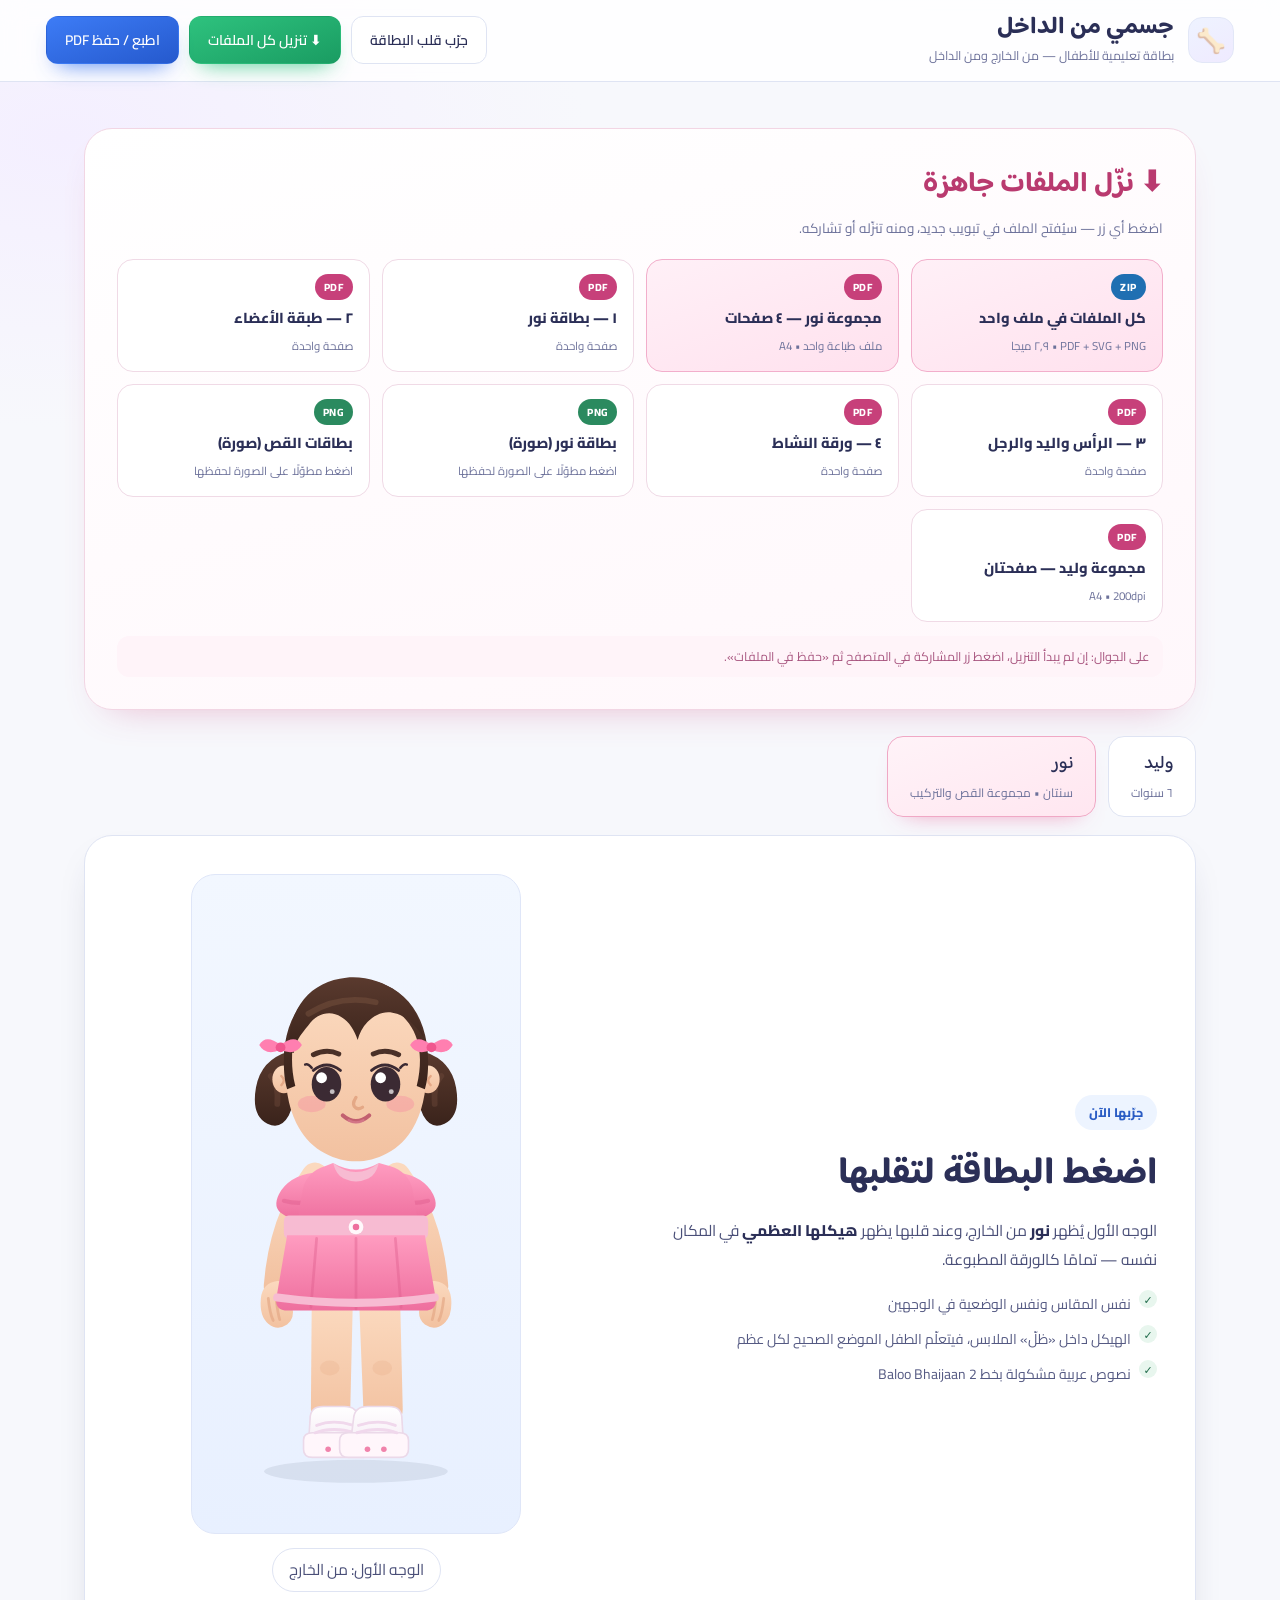
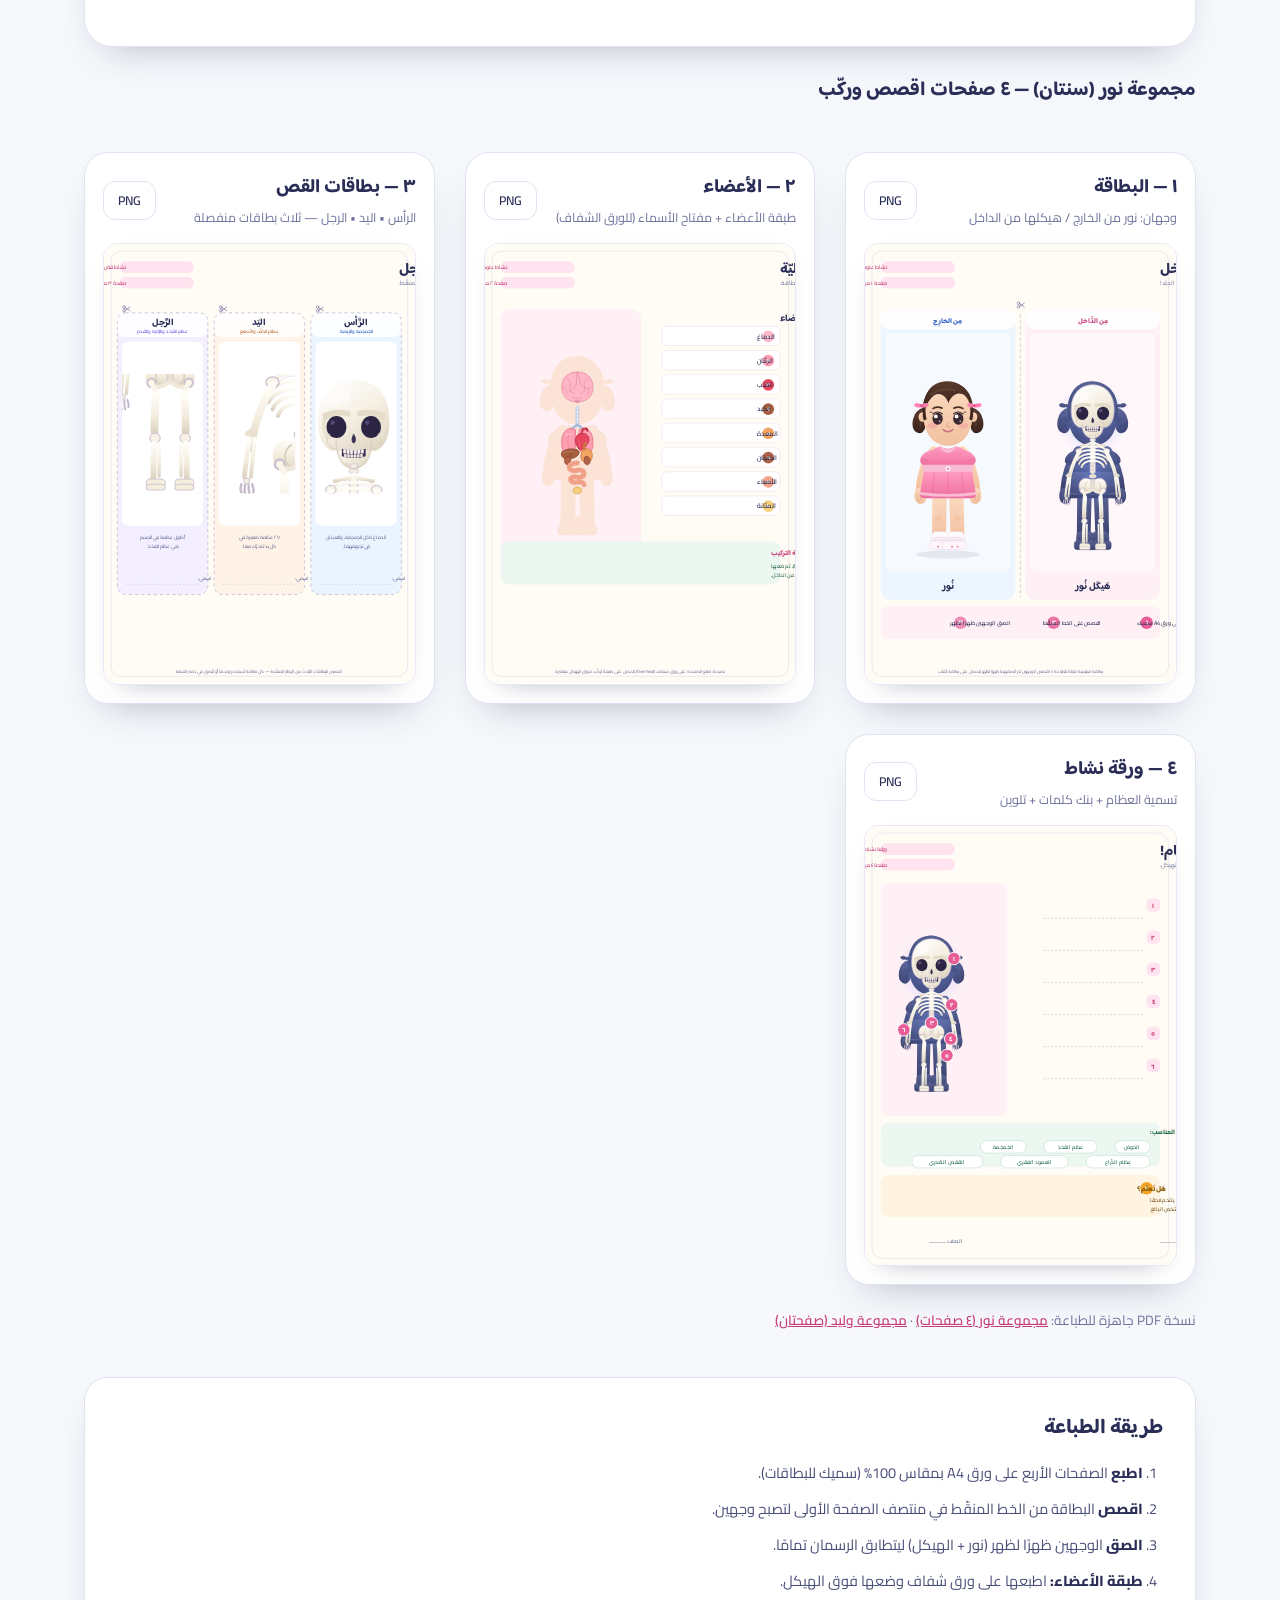
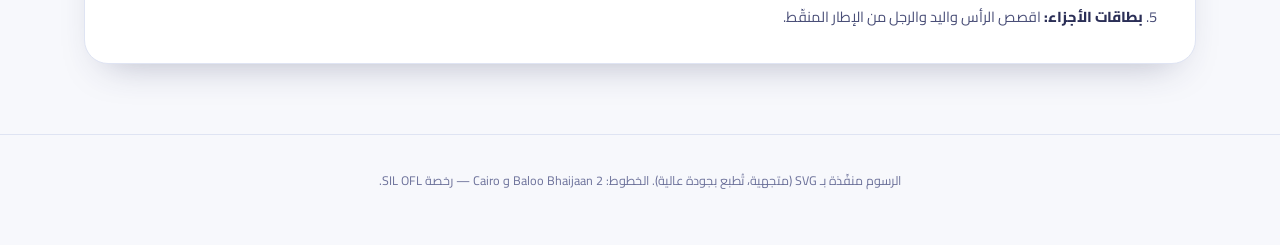
==== commit be9f76b4: "feat(printables): mobile-friendly downloads — ZIP bundle + one PDF per page - Add girl-set.zip (PDFs" ====
--- a/printables/body-card/index.html
+++ b/printables/body-card/index.html
@@ -18,7 +18,7 @@
   </div>
   <div class="actions">
     <button class="btn ghost" id="btn-flip-demo">جرّب قلب البطاقة</button>
-    <a class="btn download" href="girl-set-print.pdf" download="مجموعة-نور-للطباعة.pdf">⬇ تنزيل PDF</a>
+    <a class="btn download" href="girl-set.zip" target="_blank" rel="noopener">⬇ تنزيل كل الملفات</a>
     <button class="btn primary" id="btn-print">اطبع / حفظ PDF</button>
   </div>
 </header>
@@ -26,54 +26,57 @@
 <main>
 <section class="downloads" id="downloads">
   <h2>⬇ نزّل الملفات جاهزة</h2>
-  <p class="downloads-sub">اضغط على أي زر ليبدأ التنزيل مباشرة على جهازك.</p>
+  <p class="downloads-sub">اضغط أي زر — سيُفتح الملف في تبويب جديد، ومنه تنزّله أو تشاركه.</p>
   <div class="dl-grid">
-    <a class="dl-card primary" href="girl-set-print.pdf" download="مجموعة-نور-للطباعة.pdf">
+    <a class="dl-card primary" href="girl-set.zip" target="_blank" rel="noopener">
+      <span class="dl-icon zip">ZIP</span>
+      <span class="dl-title">كل الملفات في ملف واحد</span>
+      <span class="dl-meta">PDF + SVG + PNG • ٢٫٩ ميجا</span>
+    </a>
+    <a class="dl-card primary" href="girl-set-print.pdf" target="_blank" rel="noopener">
       <span class="dl-icon">PDF</span>
       <span class="dl-title">مجموعة نور — ٤ صفحات</span>
-      <span class="dl-meta">PDF جاهز للطباعة • A4 • 200dpi</span>
-    </a>
-    <a class="dl-card primary" href="body-card-print.pdf" download="مجموعة-وليد-للطباعة.pdf">
+      <span class="dl-meta">ملف طباعة واحد • A4</span>
+    </a>
+    <a class="dl-card" href="pdf/girl-1-card.pdf" target="_blank" rel="noopener">
+      <span class="dl-icon">PDF</span>
+      <span class="dl-title">١ — بطاقة نور</span>
+      <span class="dl-meta">صفحة واحدة</span>
+    </a>
+    <a class="dl-card" href="pdf/girl-2-organs.pdf" target="_blank" rel="noopener">
+      <span class="dl-icon">PDF</span>
+      <span class="dl-title">٢ — طبقة الأعضاء</span>
+      <span class="dl-meta">صفحة واحدة</span>
+    </a>
+    <a class="dl-card" href="pdf/girl-3-parts.pdf" target="_blank" rel="noopener">
+      <span class="dl-icon">PDF</span>
+      <span class="dl-title">٣ — الرأس واليد والرجل</span>
+      <span class="dl-meta">صفحة واحدة</span>
+    </a>
+    <a class="dl-card" href="pdf/girl-4-activity.pdf" target="_blank" rel="noopener">
+      <span class="dl-icon">PDF</span>
+      <span class="dl-title">٤ — ورقة النشاط</span>
+      <span class="dl-meta">صفحة واحدة</span>
+    </a>
+    <a class="dl-card" href="assets/girl-card-a4.png" target="_blank" rel="noopener">
+      <span class="dl-icon png">PNG</span>
+      <span class="dl-title">بطاقة نور (صورة)</span>
+      <span class="dl-meta">اضغط مطوّلًا على الصورة لحفظها</span>
+    </a>
+    <a class="dl-card" href="assets/girl-parts-a4.png" target="_blank" rel="noopener">
+      <span class="dl-icon png">PNG</span>
+      <span class="dl-title">بطاقات القص (صورة)</span>
+      <span class="dl-meta">اضغط مطوّلًا على الصورة لحفظها</span>
+    </a>
+    <a class="dl-card" href="body-card-print.pdf" target="_blank" rel="noopener">
       <span class="dl-icon">PDF</span>
       <span class="dl-title">مجموعة وليد — صفحتان</span>
-      <span class="dl-meta">PDF جاهز للطباعة • A4 • 200dpi</span>
-    </a>
-    <a class="dl-card" href="girl-card-a4.svg" download="نور-البطاقة.svg">
-      <span class="dl-icon svg">SVG</span>
-      <span class="dl-title">١ — بطاقة نور</span>
-      <span class="dl-meta">متجهي • أي مقاس</span>
-    </a>
-    <a class="dl-card" href="girl-organs-a4.svg" download="نور-الأعضاء.svg">
-      <span class="dl-icon svg">SVG</span>
-      <span class="dl-title">٢ — طبقة الأعضاء</span>
-      <span class="dl-meta">متجهي • أي مقاس</span>
-    </a>
-    <a class="dl-card" href="girl-parts-a4.svg" download="نور-بطاقات-القص.svg">
-      <span class="dl-icon svg">SVG</span>
-      <span class="dl-title">٣ — الرأس واليد والرجل</span>
-      <span class="dl-meta">متجهي • أي مقاس</span>
-    </a>
-    <a class="dl-card" href="girl-activity-a4.svg" download="نور-ورقة-نشاط.svg">
-      <span class="dl-icon svg">SVG</span>
-      <span class="dl-title">٤ — ورقة النشاط</span>
-      <span class="dl-meta">متجهي • أي مقاس</span>
-    </a>
-    <a class="dl-card" href="assets/girl-set-preview.png" download="نور-معاينة-الصفحات.png">
-      <span class="dl-icon png">PNG</span>
-      <span class="dl-title">معاينة الصفحات الأربع</span>
-      <span class="dl-meta">صورة واحدة</span>
-    </a>
-    <a class="dl-card" href="assets/girl-card-a4.png" download="نور-البطاقة.png">
-      <span class="dl-icon png">PNG</span>
-      <span class="dl-title">بطاقة نور</span>
-      <span class="dl-meta">صورة عالية الدقة</span>
-    </a>
-    <a class="dl-card" href="assets/girl-parts-a4.png" download="نور-بطاقات-القص.png">
-      <span class="dl-icon png">PNG</span>
-      <span class="dl-title">بطاقات القص</span>
-      <span class="dl-meta">صورة عالية الدقة</span>
+      <span class="dl-meta">A4 • 200dpi</span>
     </a>
   </div>
+  <p class="dl-help">
+    على الجوال: إن لم يبدأ التنزيل، اضغط زر المشاركة في المتصفح ثم «حفظ في الملفات».
+  </p>
 </section>
 
   <!-- ============ اختيار المجموعة ============ -->
--- a/printables/body-card/styles.css
+++ b/printables/body-card/styles.css
@@ -464,7 +464,17 @@
 }
 .dl-icon.svg { background: #6c5ce7; }
 .dl-icon.png { background: #2b8a5f; }
+.dl-icon.zip { background: #1f6fb2; }
 .dl-title { font-weight: 700; font-size: 14.5px; }
 .dl-meta { font-size: 11.5px; color: var(--ink-soft); }
 
 @media print { .downloads { display: none !important; } }
+
+.dl-help {
+  margin: 14px 0 0;
+  font-size: 12.5px;
+  color: #a8557f;
+  background: #fff4f9;
+  border-radius: 12px;
+  padding: 9px 14px;
+}
